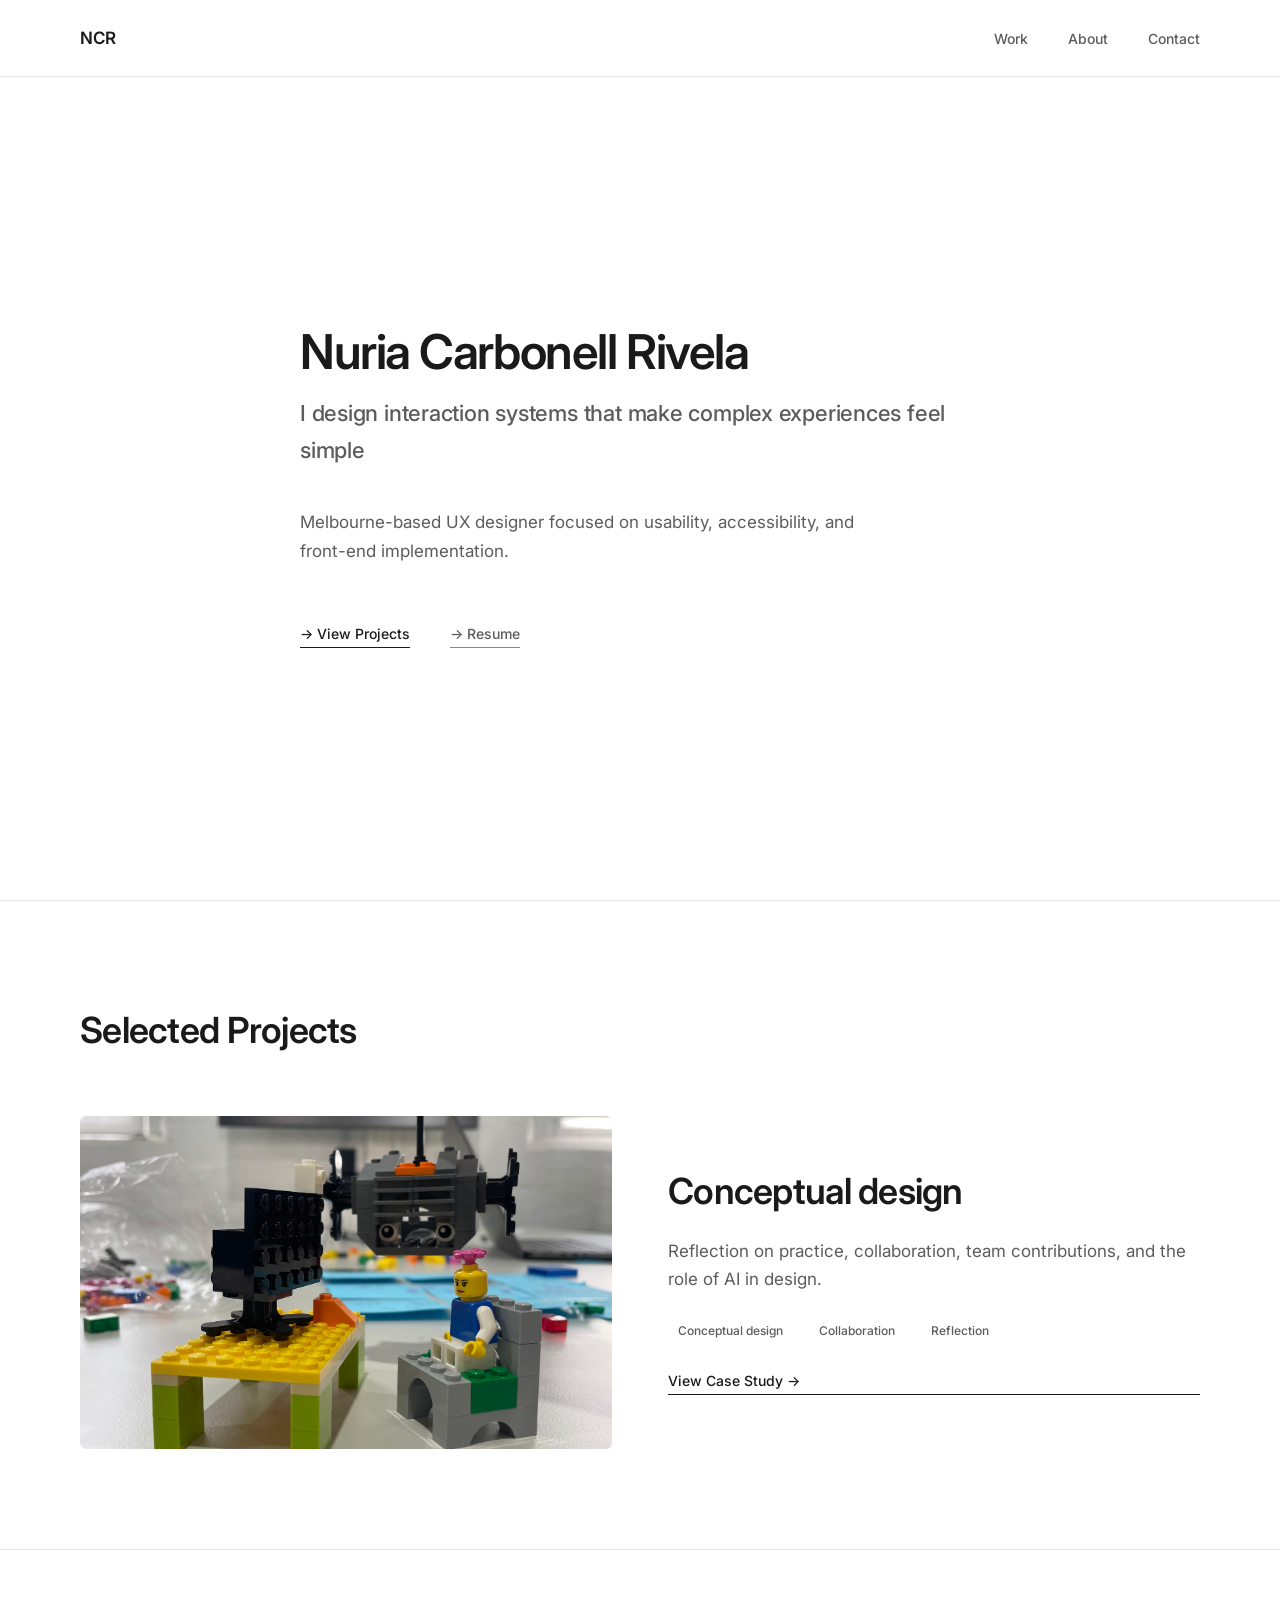
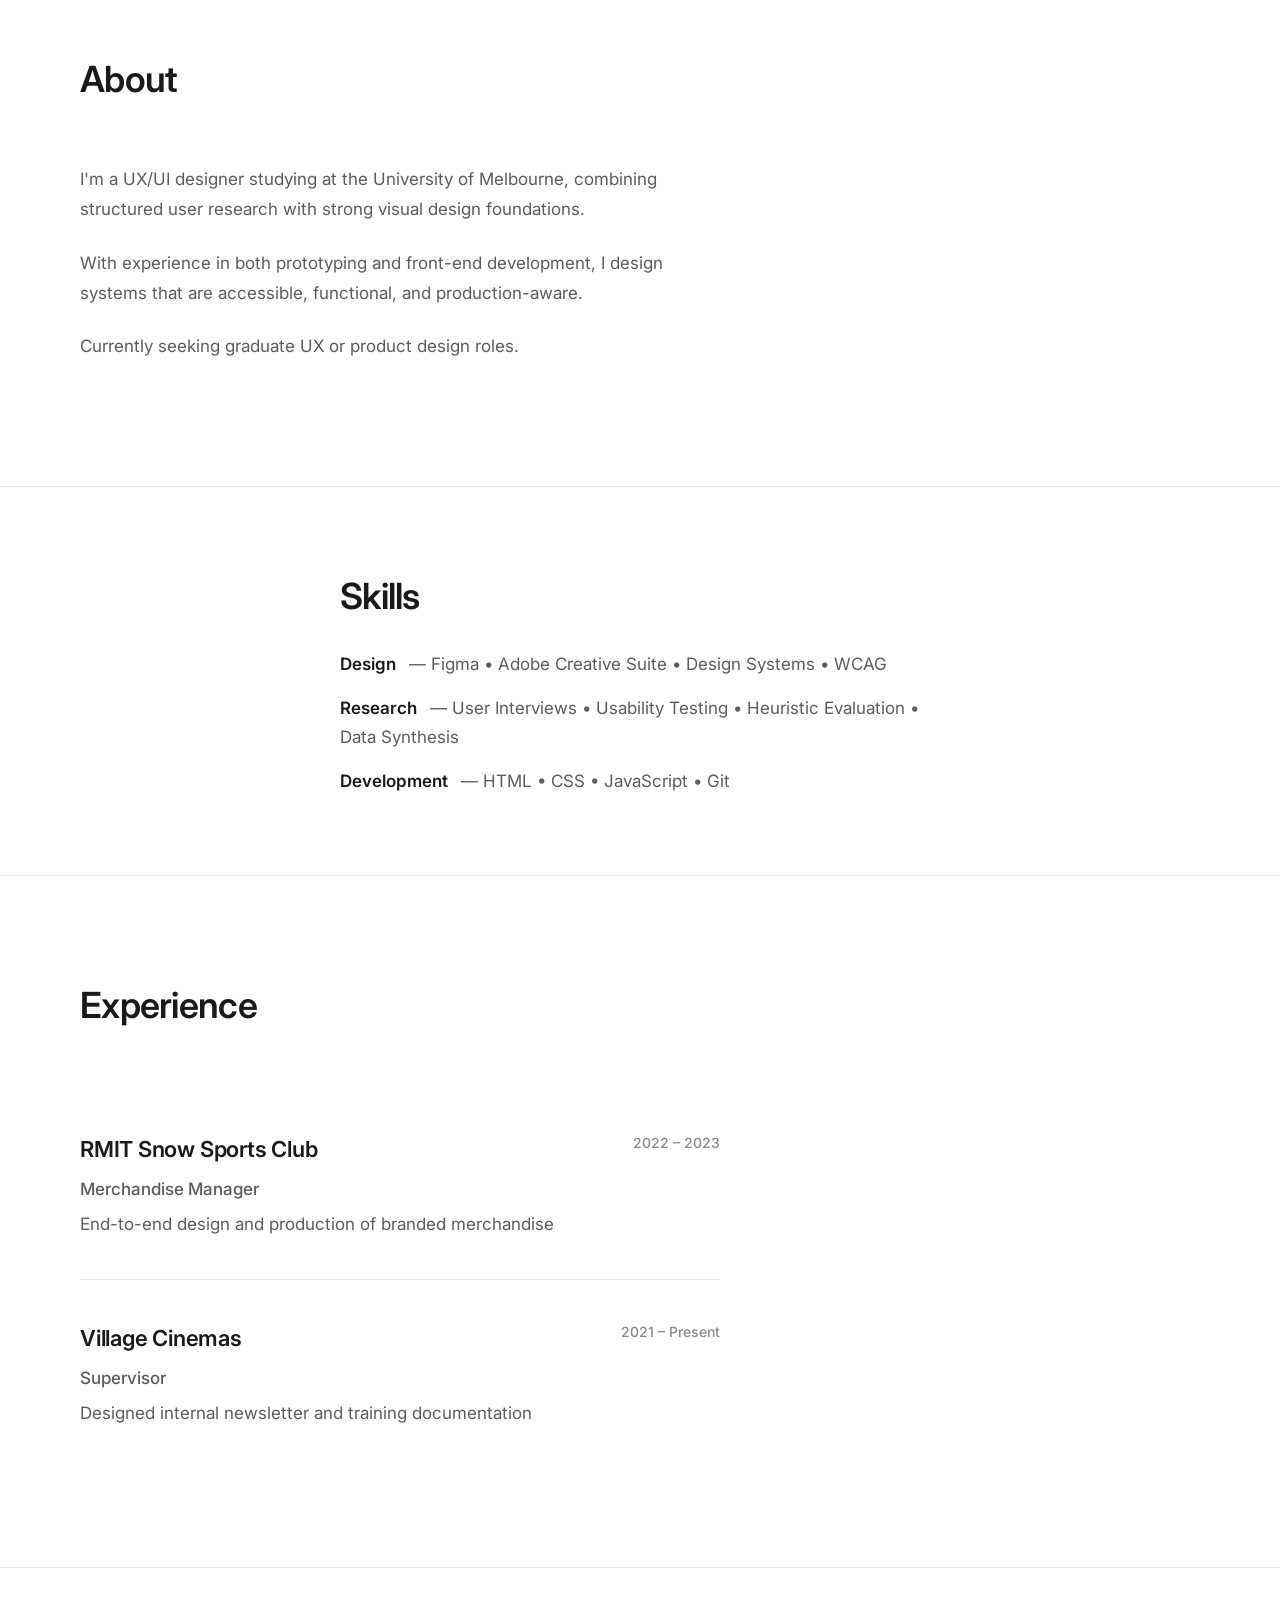
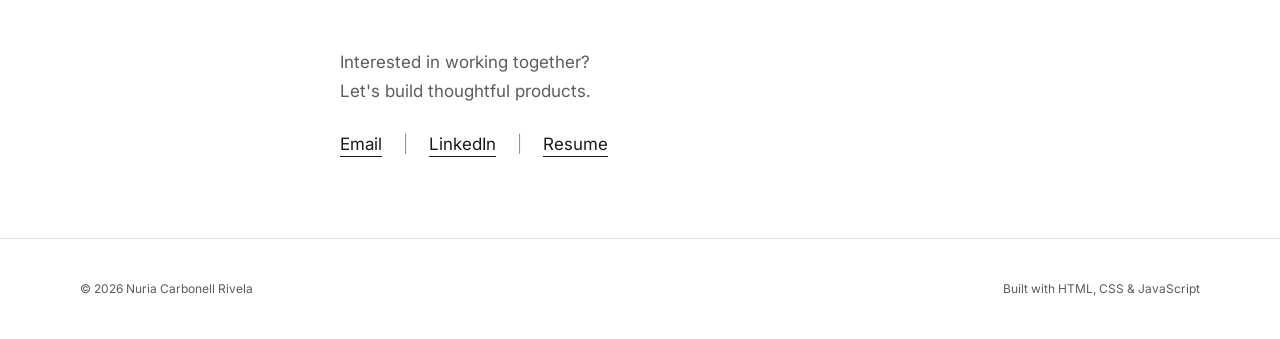
==== index.html @ 7b446bc6 "Add files via upload" ====
<!doctype html>
<html lang="en">
  <head>
    <meta charset="UTF-8" />
    <meta name="viewport" content="width=device-width, initial-scale=1.0" />
    <meta
      name="description"
      content="Nuria Carbonell Rivela — UX/UI Designer bridging research and front-end implementation. Melbourne-based, accessible, research-driven interfaces."
    />
    <title>Nuria Carbonell Rivela | UX/UI Designer</title>
    <link rel="preconnect" href="https://fonts.googleapis.com" />
    <link rel="preconnect" href="https://fonts.gstatic.com" crossorigin />
    <link
      href="https://fonts.googleapis.com/css2?family=Inter:wght@300;400;500;600;700;800;900&display=swap"
      rel="stylesheet"
    />
    <link rel="stylesheet" href="css/styles.css" />
  </head>
  <body>
    <!-- Minimal Header -->
    <header class="header" id="header">
      <div class="header__inner">
        <a href="#hero" class="header__logo">NCR</a>
        <nav class="nav">
          <ul class="nav__list" id="nav-list">
            <li>
              <a href="#work" class="nav__link" data-section="work">Work</a>
            </li>
            <li>
              <a href="#about" class="nav__link" data-section="about">About</a>
            </li>
            <li>
              <a href="#contact" class="nav__link" data-section="contact"
                >Contact</a
              >
            </li>
          </ul>
        </nav>
        <button class="header__menu-btn" aria-label="Toggle menu" id="menu-btn">
          <span></span><span></span><span></span>
        </button>
      </div>
    </header>

    <main>
      <!-- Hero -->
      <section class="hero" id="hero">
        <div class="hero__content">
          <h1 class="hero__name">Nuria Carbonell Rivela</h1>
          <p class="hero__role">
            I design interaction systems that make complex experiences feel
            simple
          </p>
          <p class="hero__subtitle">
            Melbourne-based UX designer focused on usability, accessibility, and
            front-end implementation.
          </p>
          <div class="hero__ctas">
            <a href="#work" class="hero__cta">→ View Projects</a>
            <a
              href="assets/NuriaCarbonellRivelaCV.pdf"
              class="hero__cta hero__cta--secondary"
              download
              target="_blank"
              rel="noopener noreferrer"
              >→ Resume</a
            >
          </div>
        </div>
      </section>

      <!-- Selected Work -->
      <section class="section work-section" id="work">
        <div class="container">
          <h2 class="section-heading">Selected Projects</h2>
          <div class="projects-creative">
            <article class="project-creative">
              <div class="project-creative__image-wrapper">
                <img
                  src="assets/A2Cover.jpg"
                  alt="Conceptual design — assignment cover"
                  loading="lazy"
                  decoding="async"
                  class="project-creative__image"
                />
              </div>
              <div class="project-creative__content">
                <h3 class="project-creative__title">Conceptual design</h3>
                <p class="project-creative__description">
                  Reflection on practice, collaboration, team contributions, and
                  the role of AI in design.
                </p>
                <div class="project-creative__tech">
                  <span>Conceptual design</span>
                  <span>Collaboration</span>
                  <span>Reflection</span>
                </div>
                <a
                  href="projects/template.html"
                  class="project-creative__link"
                >
                  View Case Study →
                </a>
              </div>
            </article>
          </div>
        </div>
      </section>

      <!-- About -->
      <section class="section about-section" id="about">
        <div class="container">
          <h2 class="section-heading">About</h2>
          <div class="about-content-creative">
            <div class="about-text-wrapper">
              <p class="about-text-creative">
                I'm a UX/UI designer studying at the University of Melbourne,
                combining structured user research with strong visual design
                foundations.
              </p>
              <p class="about-text-creative">
                With experience in both prototyping and front-end development, I
                design systems that are accessible, functional, and
                production-aware.
              </p>
              <p class="about-text-creative">
                Currently seeking graduate UX or product design roles.
              </p>
            </div>
          </div>
        </div>
      </section>

      <!-- Skills -->
      <section class="section stack-section" id="skills">
        <div class="container container-narrow">
          <h2 class="section-heading">Skills</h2>
          <div class="stack-editorial">
            <p class="stack-line">
              <strong>Design</strong> — Figma • Adobe Creative Suite • Design
              Systems • WCAG
            </p>
            <p class="stack-line">
              <strong>Research</strong> — User Interviews • Usability Testing •
              Heuristic Evaluation • Data Synthesis
            </p>
            <p class="stack-line">
              <strong>Development</strong> — HTML • CSS • JavaScript • Git
            </p>
          </div>
        </div>
      </section>

      <!-- Experience -->
      <section class="section experience-section" id="experience">
        <div class="container">
          <h2 class="section-heading">Experience</h2>
          <div class="experience-list-creative">
            <div class="experience-item-creative">
              <div class="experience-item-header">
                <div class="experience-company-creative">
                  RMIT Snow Sports Club
                </div>
                <div class="experience-date-creative">2022 – 2023</div>
              </div>
              <div class="experience-role-creative">Merchandise Manager</div>
              <div class="experience-details-creative">
                End-to-end design and production of branded merchandise
              </div>
            </div>
            <div class="experience-item-creative">
              <div class="experience-item-header">
                <div class="experience-company-creative">Village Cinemas</div>
                <div class="experience-date-creative">2021 – Present</div>
              </div>
              <div class="experience-role-creative">Supervisor</div>
              <div class="experience-details-creative">
                Designed internal newsletter and training documentation
              </div>
            </div>
          </div>
        </div>
      </section>

      <!-- Footer CTA / Contact -->
      <section class="section contact-section" id="contact">
        <div class="container container-narrow">
          <p class="contact-text">
            Interested in working together?<br />
            Let's build thoughtful products.
          </p>
          <p class="contact-links-inline">
            <a href="mailto:nuria.16cr@gmail.com">Email</a>
            <span class="contact-sep">|</span>
            <a
              href="https://www.linkedin.com/in/nuria-CR/"
              target="_blank"
              rel="noopener noreferrer"
              >LinkedIn</a
            >
            <span class="contact-sep">|</span>
            <a
              href="assets/NuriaCarbonellRivelaCV.pdf"
              download
              target="_blank"
              rel="noopener noreferrer"
              >Resume</a
            >
          </p>
        </div>
      </section>
    </main>

    <footer class="footer-creative">
      <div class="container">
        <div class="footer-content-creative">
          <p>&copy; <span id="year"></span> Nuria Carbonell Rivela</p>
          <p>Built with HTML, CSS & JavaScript</p>
        </div>
      </div>
    </footer>

    <script src="js/main.js"></script>
  </body>
</html>
---- css/styles.css ----
/* ==========================================================================
   Nuria Carbonell Rivela — Portfolio
   Editorial, 28k-inspired. Magazine feel.
   ========================================================================== */

:root {
  /* 28k-inspired: minimal, Scandinavian, editorial */
  --primary: #1a1a1a;
  --primary-soft: #2d2d2d;
  --text-primary: #1a1a1a;
  --text-secondary: #5c5c5c;
  --text-muted: #8a8a8a;
  --background: #ffffff;
  --surface: #ffffff;
  --border: #e8e6e3;
  --accent: #1a1a1a;
  
  /* Typography — magazine: readable, flowing */
  --font-sans: 'Inter', -apple-system, sans-serif;
  --font-size-xs: 12px;
  --font-size-sm: 14px;
  --font-size-base: 17px;
  --font-size-lg: 22px;
  --font-size-xl: 28px;
  --font-size-2xl: 36px;
  --font-size-3xl: 48px;
  
  /* Spacing — generous, breathing */
  --spacing-xs: 8px;
  --spacing-sm: 16px;
  --spacing-md: 24px;
  --spacing-lg: 40px;
  --spacing-xl: 56px;
  --spacing-2xl: 80px;
  --spacing-3xl: 100px;
  
  /* Layout */
  --max-width: 1200px;
  --max-width-narrow: 680px;
  
  /* Motion */
  --ease-out: cubic-bezier(0.22, 1, 0.36, 1);
  --duration: 0.35s;
}

@media (max-width: 768px) {
  :root {
    --font-size-3xl: 36px;
    --font-size-2xl: 28px;
    --spacing-3xl: 72px;
    --spacing-2xl: 56px;
  }
}

/* ============================================
   BASE
   ============================================ */
*,
*::before,
*::after {
  margin: 0;
  padding: 0;
  box-sizing: border-box;
}

html {
  scroll-behavior: smooth;
}

@media (prefers-reduced-motion: reduce) {
  html { scroll-behavior: auto; }
  *,
  *::before,
  *::after {
    animation-duration: 0.01ms !important;
    transition-duration: 0.01ms !important;
  }
}

body {
  font-family: var(--font-sans);
  font-size: var(--font-size-base);
  line-height: 1.65;
  color: var(--text-primary);
  background: var(--background);
  -webkit-font-smoothing: antialiased;
  overflow-x: hidden;
}

:focus-visible {
  outline: 2px solid var(--primary);
  outline-offset: 4px;
}

img {
  max-width: 100%;
  height: auto;
  display: block;
}

a {
  color: inherit;
  text-decoration: none;
}

.container {
  max-width: var(--max-width);
  margin: 0 auto;
  padding: 0 var(--spacing-lg);
}

.container-narrow {
  max-width: var(--max-width-narrow);
  margin: 0 auto;
  padding: 0 var(--spacing-lg);
}

/* Shared section heading — consistent typography and alignment */
.section-heading {
  font-size: var(--font-size-2xl);
  font-weight: 600;
  color: var(--text-primary);
  letter-spacing: -0.02em;
  margin: 0 0 var(--spacing-xl);
}

/* ============================================
   HEADER — Minimal
   ============================================ */
.header {
  position: fixed;
  top: 0;
  left: 0;
  right: 0;
  z-index: 100;
  background: rgba(255, 255, 255, 0.92);
  backdrop-filter: blur(12px);
  border-bottom: 1px solid var(--border);
}

.header__inner {
  display: flex;
  align-items: center;
  justify-content: space-between;
  max-width: var(--max-width);
  margin: 0 auto;
  padding: var(--spacing-md) var(--spacing-lg);
}

.header__logo {
  font-weight: 600;
  font-size: var(--font-size-base);
  color: var(--text-primary);
  letter-spacing: -0.02em;
}

.nav__list {
  display: none;
  list-style: none;
  gap: var(--spacing-lg);
}

.nav__list.open {
  display: flex;
  position: absolute;
  top: 100%;
  left: 0;
  right: 0;
  flex-direction: column;
  background: var(--surface);
  padding: var(--spacing-md);
  border-bottom: 1px solid var(--border);
}

@media (min-width: 640px) {
  .nav__list {
    display: flex;
  }
  .nav__list.open {
    position: static;
    flex-direction: row;
    background: transparent;
    border: none;
    padding: 0;
  }
}

.nav__link {
  font-size: var(--font-size-sm);
  font-weight: 500;
  color: var(--text-secondary);
  transition: color var(--duration) var(--ease-out);
}

.nav__link:hover,
.nav__link.active {
  color: var(--text-primary);
}

.header__menu-btn {
  display: flex;
  flex-direction: column;
  gap: 5px;
  padding: var(--spacing-xs);
  background: none;
  border: none;
  cursor: pointer;
}

@media (min-width: 640px) {
  .header__menu-btn {
    display: none;
  }
}

.header__menu-btn span {
  width: 24px;
  height: 2px;
  background: var(--text-primary);
}

/* ============================================
   HERO — Professional, Editorial
   ============================================ */
.hero {
  min-height: 100vh;
  display: flex;
  align-items: center;
  justify-content: center;
  padding: calc(var(--spacing-3xl) + 72px) var(--spacing-lg) var(--spacing-3xl);
  position: relative;
  background: #fff;
}

.hero__content {
  max-width: var(--max-width-narrow);
  width: 100%;
}

.hero__name {
  font-size: var(--font-size-3xl);
  font-weight: 600;
  color: var(--text-primary);
  letter-spacing: -0.03em;
  line-height: 1.15;
  margin-bottom: var(--spacing-sm);
}

.hero__role {
  font-size: var(--font-size-lg);
  font-weight: 500;
  color: var(--text-secondary);
  margin-bottom: var(--spacing-lg);
  letter-spacing: -0.01em;
}

.hero__subtitle {
  font-size: var(--font-size-base);
  color: var(--text-secondary);
  line-height: 1.7;
  margin-bottom: var(--spacing-xl);
  max-width: 52ch;
}

.hero__ctas {
  display: flex;
  flex-wrap: wrap;
  gap: var(--spacing-lg);
  align-items: center;
}

.hero__cta {
  font-size: var(--font-size-sm);
  font-weight: 500;
  color: var(--text-primary);
  border-bottom: 1px solid var(--text-primary);
  padding-bottom: 2px;
  display: inline-block;
  transition: opacity var(--duration) var(--ease-out);
}

.hero__cta:hover {
  opacity: 0.7;
}

.hero__cta--secondary {
  border-bottom-color: var(--text-muted);
  color: var(--text-secondary);
}

.hero__cta--secondary:hover {
  color: var(--text-primary);
  border-bottom-color: var(--text-primary);
}

@media (max-width: 768px) {
  .hero__name {
    font-size: var(--font-size-2xl);
  }
  .hero__role {
    font-size: var(--font-size-base);
  }
  .hero__subtitle {
    font-size: var(--font-size-sm);
  }
}

/* ============================================
   STATEMENT — Editorial, 28k-inspired
   ============================================ */
.statement-bold {
  padding: var(--spacing-2xl) 0;
  border-top: 1px solid var(--border);
  background: #fff;
}

.statement-bold__text {
  font-size: var(--font-size-xl);
  font-weight: 400;
  color: var(--text-secondary);
  line-height: 1.6;
  max-width: 640px;
  margin: 0 auto;
  letter-spacing: -0.01em;
}

@media (max-width: 768px) {
  .statement-bold__text {
    font-size: var(--font-size-lg);
  }
}

/* ============================================
   WORK — Magazine flow
   ============================================ */
.work-section {
  padding: var(--spacing-3xl) 0;
  border-top: 1px solid var(--border);
  background: #fff;
}

.work-section .section-heading {
  margin-bottom: var(--spacing-xl);
}

.projects-creative {
  display: flex;
  flex-direction: column;
  gap: var(--spacing-2xl);
}

.project-creative {
  display: grid;
  grid-template-columns: 1fr 1fr;
  gap: var(--spacing-xl);
  align-items: center;
}

.project-creative__image-wrapper {
  position: relative;
  border-radius: 6px;
  overflow: hidden;
  aspect-ratio: 16 / 10;
}

.project-creative__image {
  width: 100%;
  height: 100%;
  object-fit: cover;
  transition: transform var(--duration) var(--ease-out);
}

.project-creative:hover .project-creative__image {
  transform: scale(1.05);
}

.project-creative__content {
  display: flex;
  flex-direction: column;
  gap: var(--spacing-md);
}

.project-creative__meta {
  font-size: var(--font-size-xs);
  color: var(--text-secondary);
  font-weight: 500;
  text-transform: uppercase;
  letter-spacing: 0.1em;
}

.project-creative__title {
  font-size: var(--font-size-2xl);
  font-weight: 600;
  color: var(--text-primary);
  letter-spacing: -0.02em;
  line-height: 1.2;
}

.project-creative__description {
  font-size: var(--font-size-base);
  color: var(--text-secondary);
  line-height: 1.65;
}

.project-creative__tech {
  display: flex;
  flex-wrap: wrap;
  gap: var(--spacing-sm);
}

.project-creative__tech span {
  padding: 4px 10px;
  font-size: var(--font-size-xs);
  font-weight: 500;
  background: var(--background);
  color: var(--text-secondary);
  border-radius: 4px;
  border: none;
}

.project-creative__link {
  font-size: var(--font-size-sm);
  font-weight: 500;
  color: var(--text-primary);
  border-bottom: 1px solid var(--text-primary);
  padding-bottom: 2px;
  display: inline-block;
  transition: opacity var(--duration) var(--ease-out);
}

.project-creative__link:hover {
  opacity: 0.7;
}

@media (max-width: 968px) {
  .project-creative {
    grid-template-columns: 1fr;
  }
}

/* ============================================
   ABOUT — Magazine flow
   ============================================ */
.about-section {
  padding: var(--spacing-3xl) 0;
  border-top: 1px solid var(--border);
  background: #fff;
}

.about-section .section-heading {
  margin-bottom: var(--spacing-xl);
}

.about-content-creative {
  max-width: 640px;
}

.about-intro-creative {
  font-size: var(--font-size-xl);
  font-weight: 600;
  color: var(--text-primary);
  margin-bottom: var(--spacing-lg);
  letter-spacing: -0.01em;
}

.about-text-creative {
  font-size: var(--font-size-base);
  color: var(--text-secondary);
  line-height: 1.75;
  margin-bottom: var(--spacing-md);
}

/* ============================================
   STACK — Magazine, flowing text
   ============================================ */
.stack-section {
  padding: var(--spacing-2xl) 0;
  border-top: 1px solid var(--border);
  background: #fff;
}

.stack-section .section-heading {
  margin-bottom: var(--spacing-md);
}

.stack-editorial {
  display: flex;
  flex-direction: column;
  gap: var(--spacing-sm);
}

.stack-line {
  font-size: var(--font-size-base);
  color: var(--text-secondary);
  line-height: 1.65;
  margin: 0;
}

.stack-line strong {
  color: var(--text-primary);
  font-weight: 600;
  margin-right: var(--spacing-xs);
}

/* ============================================
   EXPERIENCE — Magazine list
   ============================================ */
.experience-section {
  padding: var(--spacing-3xl) 0;
  border-top: 1px solid var(--border);
  background: #fff;
}

.experience-section .section-heading {
  margin-bottom: var(--spacing-xl);
}

.experience-list-creative {
  max-width: 640px;
  display: flex;
  flex-direction: column;
  gap: 0;
}

.experience-item-creative {
  padding: var(--spacing-lg) 0;
  border-bottom: 1px solid var(--border);
}

.experience-item-creative:last-child {
  border-bottom: none;
}

.experience-item-header {
  display: flex;
  justify-content: space-between;
  align-items: flex-start;
  margin-bottom: var(--spacing-xs);
  flex-wrap: wrap;
  gap: var(--spacing-xs);
}

.experience-company-creative {
  font-size: var(--font-size-lg);
  font-weight: 600;
  color: var(--text-primary);
  letter-spacing: -0.01em;
}

.experience-date-creative {
  font-size: var(--font-size-sm);
  font-weight: 500;
  color: var(--text-muted);
  white-space: nowrap;
}

.experience-role-creative {
  font-size: var(--font-size-base);
  font-weight: 500;
  color: var(--text-secondary);
  margin-bottom: var(--spacing-xs);
}

.experience-details-creative {
  font-size: var(--font-size-base);
  color: var(--text-secondary);
  line-height: 1.6;
}

/* ============================================
   CONTACT — Magazine, light
   ============================================ */
.contact-section {
  padding: var(--spacing-2xl) 0;
  border-top: 1px solid var(--border);
  background: #fff;
}

.contact-section .section-heading {
  margin-bottom: var(--spacing-md);
}

.contact-text {
  font-size: var(--font-size-base);
  color: var(--text-secondary);
  line-height: 1.7;
  margin-bottom: var(--spacing-md);
  max-width: 52ch;
}

.contact-links-inline {
  font-size: var(--font-size-base);
  color: var(--text-primary);
  margin: 0;
}

.contact-links-inline a {
  color: var(--text-primary);
  border-bottom: 1px solid var(--text-primary);
  padding-bottom: 2px;
  transition: opacity var(--duration) var(--ease-out);
}

.contact-links-inline a:hover {
  opacity: 0.7;
}

.contact-sep {
  margin: 0 var(--spacing-sm);
  color: var(--text-muted);
  font-weight: 300;
}

/* ============================================
   FOOTER
   ============================================ */
.footer-creative {
  padding: var(--spacing-lg) 0;
  background: #fff;
  border-top: 1px solid var(--border);
  font-size: var(--font-size-xs);
  color: var(--text-muted);
}

.footer-content-creative {
  display: flex;
  justify-content: space-between;
  align-items: center;
  flex-wrap: wrap;
  gap: var(--spacing-md);
  font-size: var(--font-size-xs);
  color: var(--text-secondary);
}

/* ============================================
   ANIMATIONS — Subtle, magazine
   ============================================ */
.hero.animate-in .hero__name,
.hero.animate-in .hero__role,
.hero.animate-in .hero__subtitle,
.hero.animate-in .hero__ctas {
  opacity: 1;
  transform: translateY(0);
}

.hero .hero__name,
.hero .hero__role,
.hero .hero__subtitle,
.hero .hero__ctas {
  opacity: 0;
  transform: translateY(20px);
  transition: opacity 0.7s var(--ease-out), transform 0.7s var(--ease-out);
}

.hero .hero__name { transition-delay: 0s; }
.hero .hero__role { transition-delay: 0.1s; }
.hero .hero__subtitle { transition-delay: 0.2s; }
.hero .hero__ctas { transition-delay: 0.3s; }

.statement-bold.animate-in .statement-bold__text {
  opacity: 1;
  transform: translateY(0);
}

.statement-bold .statement-bold__text {
  opacity: 0;
  transform: translateY(20px);
  transition: opacity 0.6s var(--ease-out), transform 0.6s var(--ease-out);
}

.section.animate-in .section-heading,
.section.animate-in .project-creative,
.section.animate-in .about-content-creative,
.section.animate-in .stack-editorial,
.section.animate-in .experience-list-creative,
.section.animate-in .contact-text,
.section.animate-in .contact-links-inline {
  opacity: 1;
  transform: translateY(0);
}

.section .section-heading,
.section .project-creative,
.section .about-content-creative,
.section .stack-editorial,
.section .experience-list-creative,
.section .contact-text,
.section .contact-links-inline {
  opacity: 0;
  transform: translateY(20px);
  transition: opacity 0.6s var(--ease-out), transform 0.6s var(--ease-out);
}

.section .project-creative:nth-child(1) { transition-delay: 0.05s; }
.section .project-creative:nth-child(2) { transition-delay: 0.1s; }
.section .project-creative:nth-child(3) { transition-delay: 0.15s; }
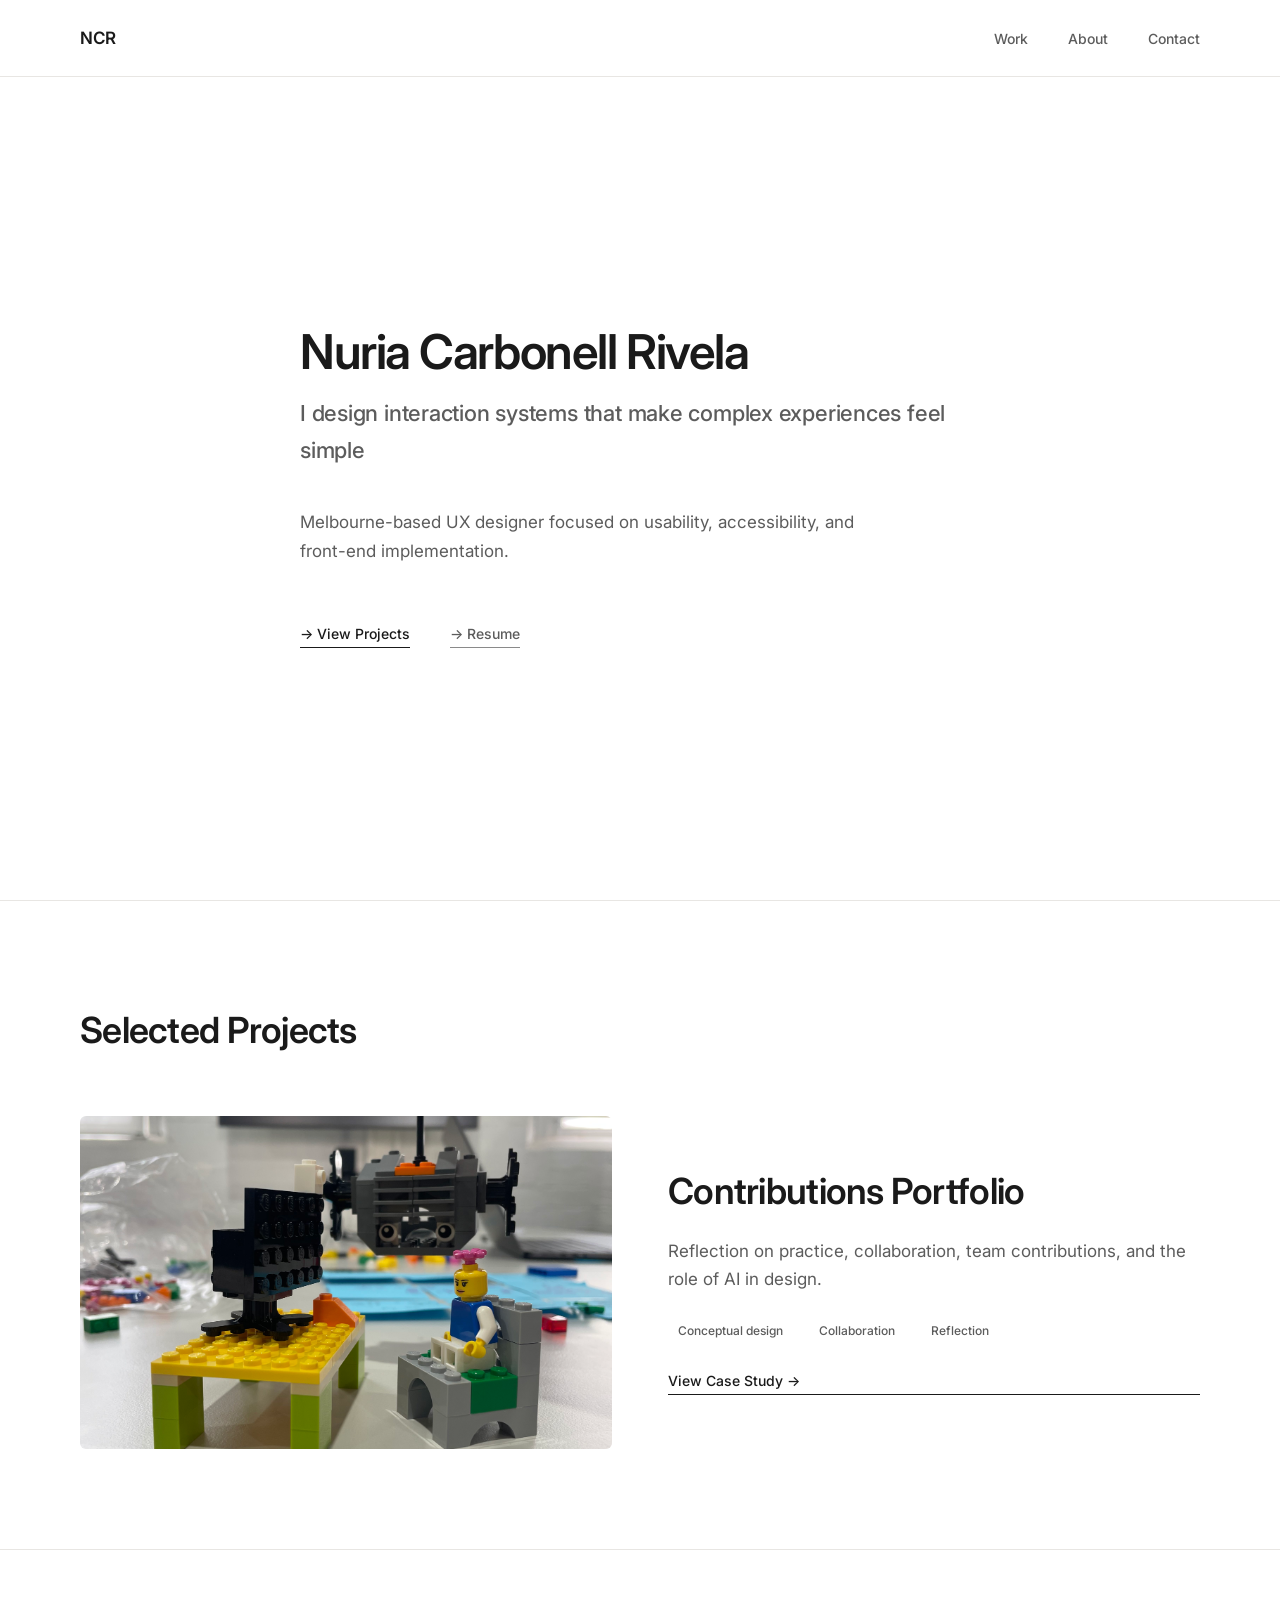
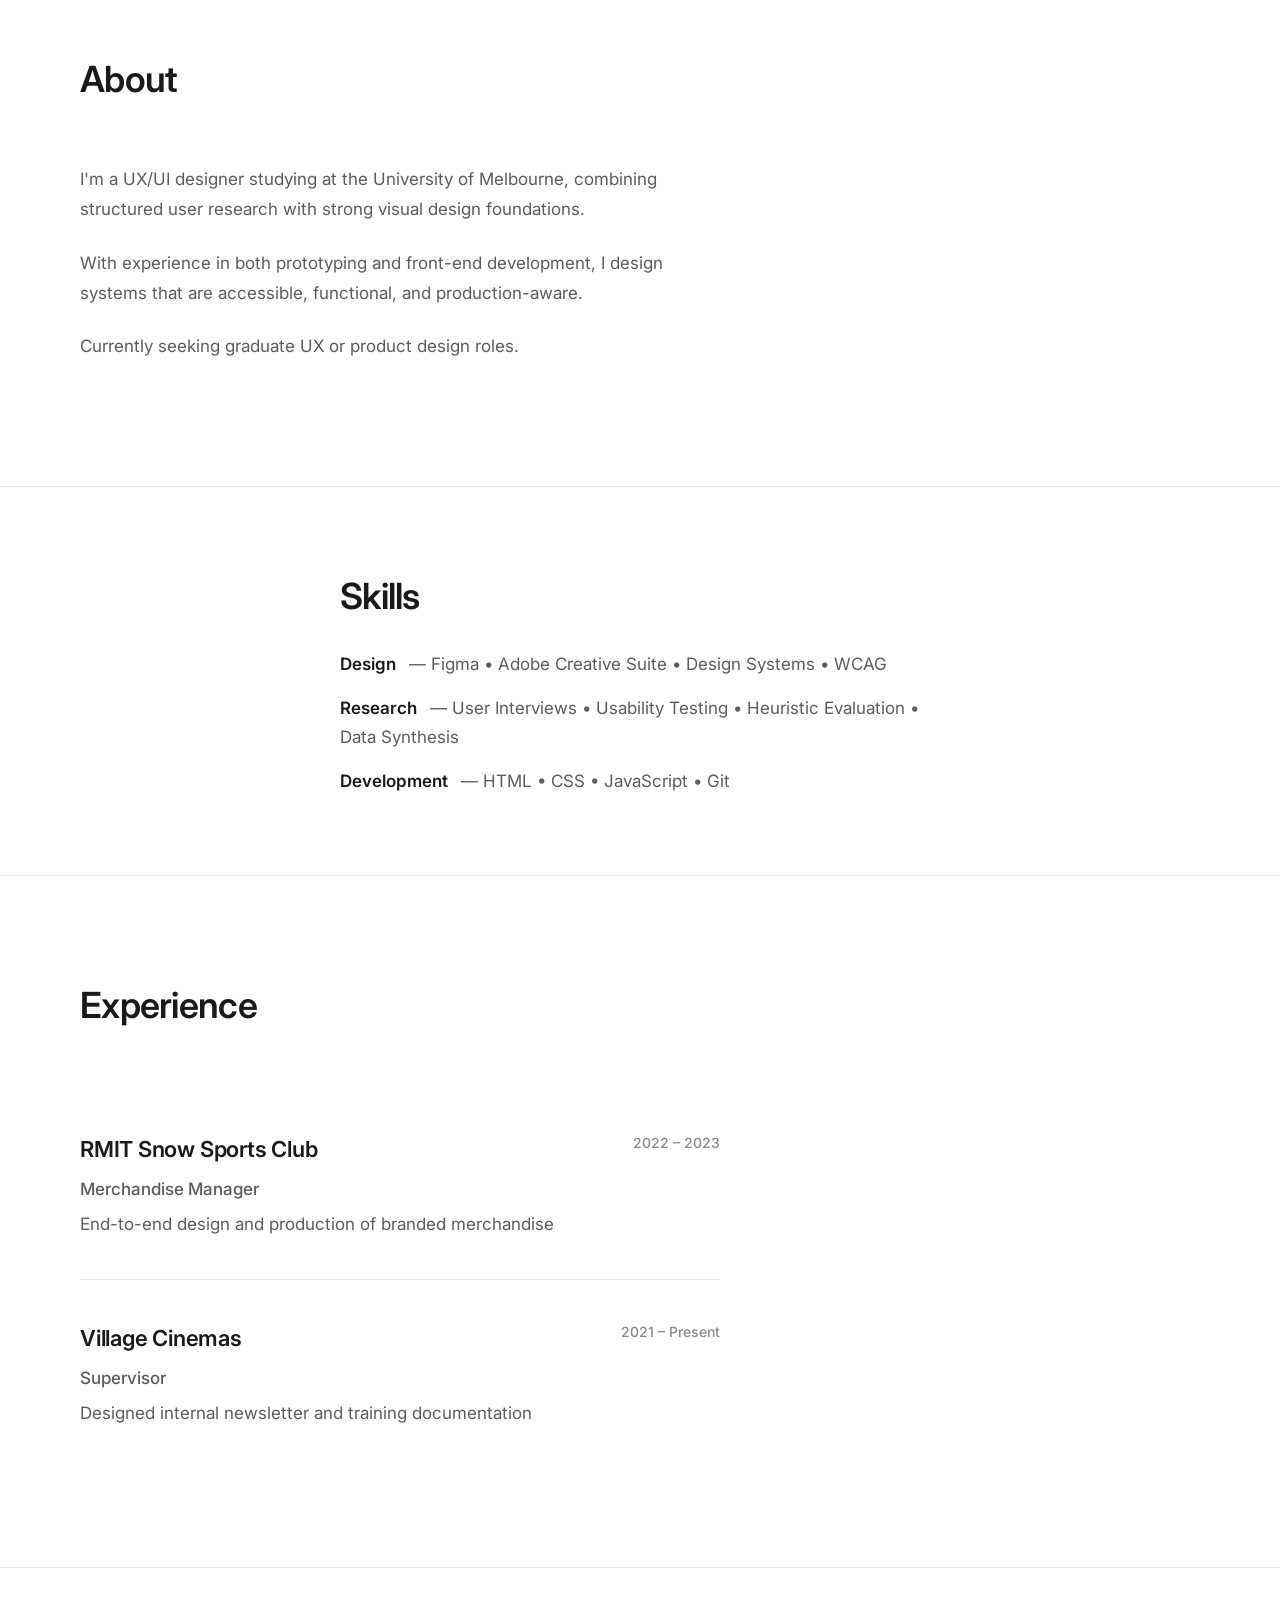
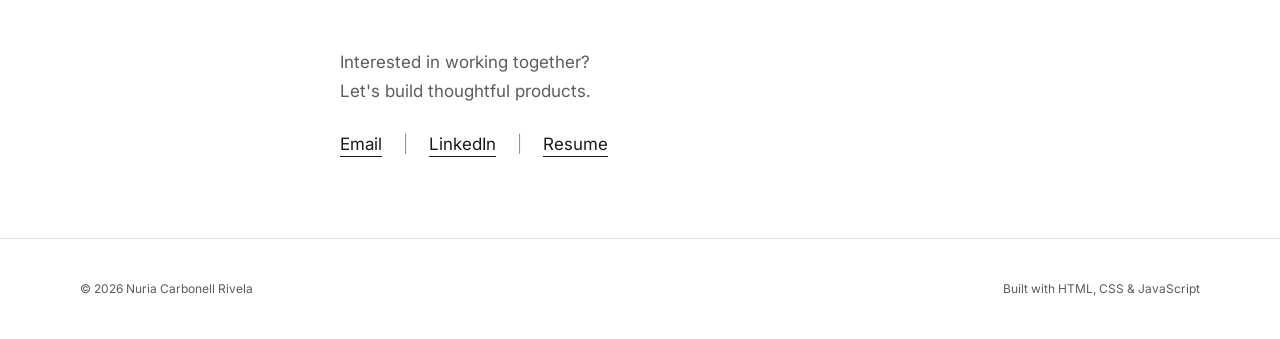
==== commit 9d7c1531: "Update index.html" ====
--- a/index.html
+++ b/index.html
@@ -85,7 +85,7 @@
                 />
               </div>
               <div class="project-creative__content">
-                <h3 class="project-creative__title">Conceptual design</h3>
+                <h3 class="project-creative__title">Contributions Portfolio</h3>
                 <p class="project-creative__description">
                   Reflection on practice, collaboration, team contributions, and
                   the role of AI in design.
